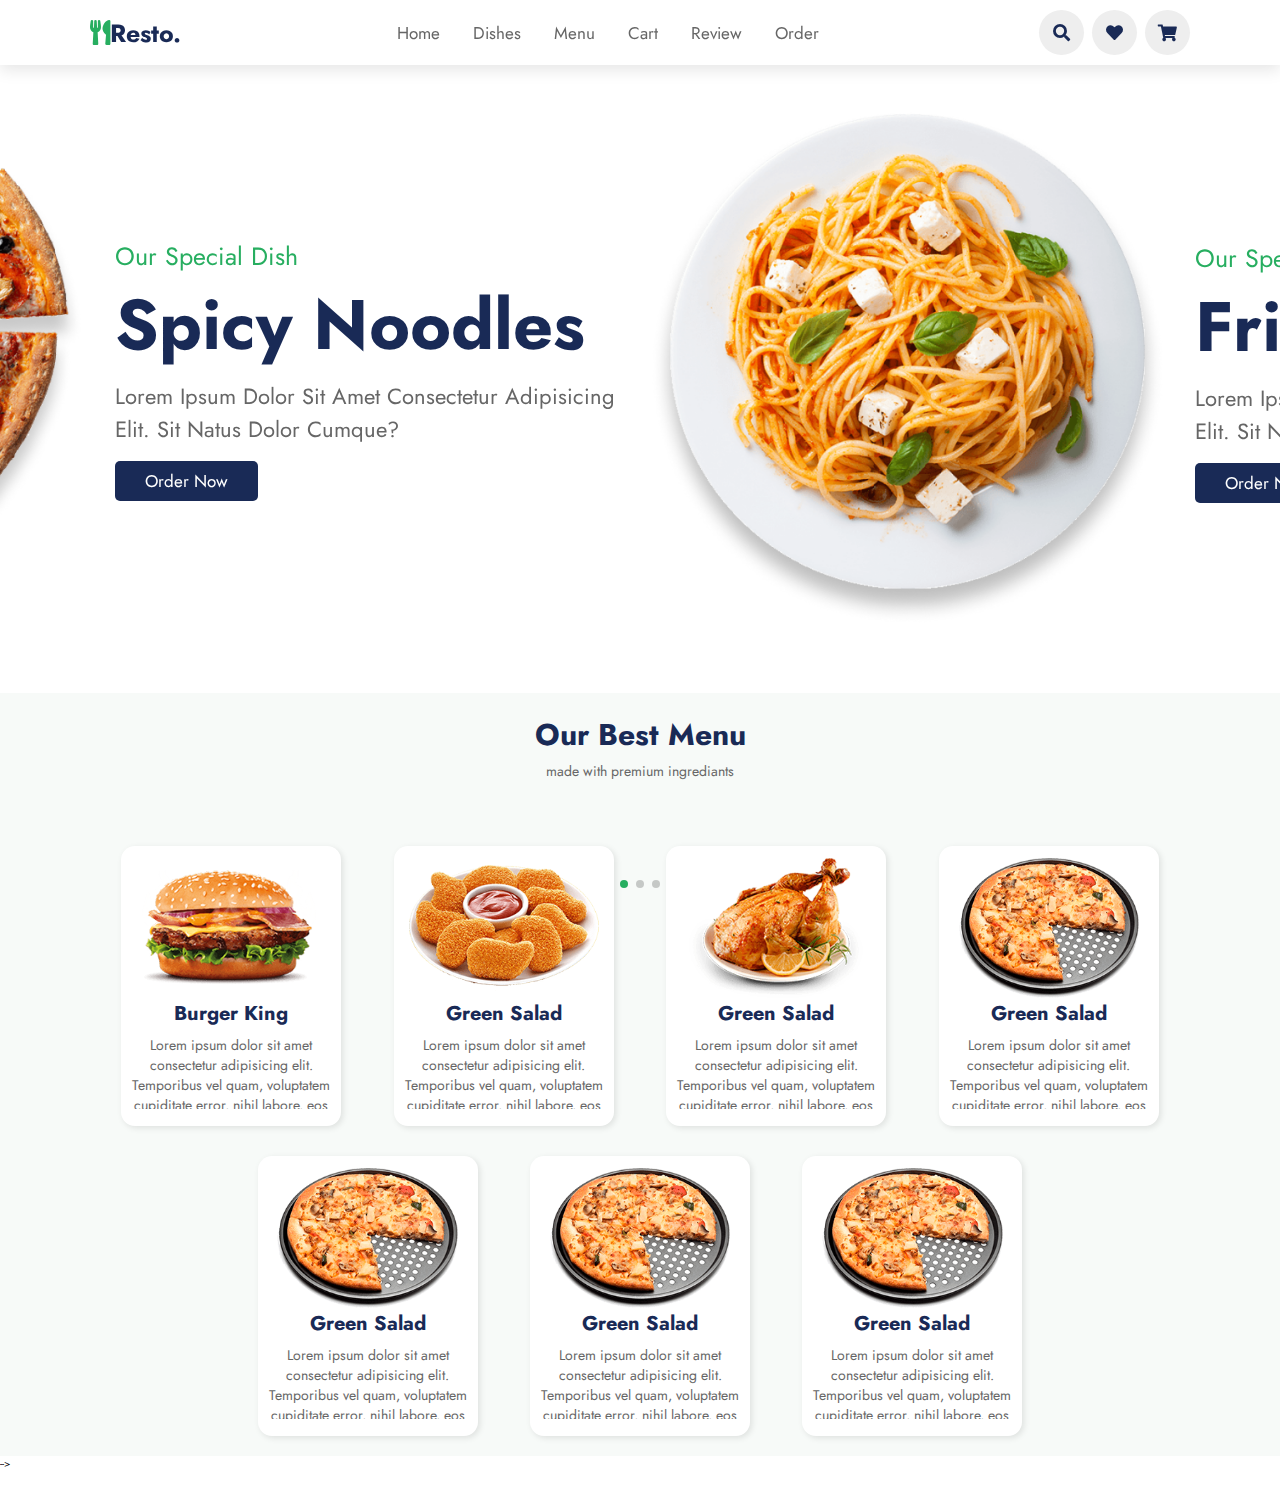
==== index.html @ fe2ae1eb "first commit" ====
<!DOCTYPE html>
<html lang="en">

<head>
    <meta charset="UTF-8">
    <meta http-equiv="X-UA-Compatible" content="IE=edge">
    <meta name="viewport" content="width=device-width, initial-scale=1.0">
    <title>Menu Items</title>

    <link rel="stylesheet" href="https://unpkg.com/swiper/swiper-bundle.min.css" />

    <!-- font awesome cdn link  -->
    <link rel="stylesheet" href="https://cdnjs.cloudflare.com/ajax/libs/font-awesome/5.15.3/css/all.min.css">

    <!-- custom css file link  -->
    <link rel="stylesheet" href="css/style.css">

</head>

<body>

    <!-- header section starts      -->

    <header>

        <a href="#" class="logo"><i class="fas fa-utensils"></i>resto.</a>

        <nav class="navbar">
            <a href="#home">home</a>
            <a href="#dishes">dishes</a>
            <a href="./TodaysMenuPage.html">Menu</a>
            <a href="./cart.html">cart</a>
            <a href="#review">review</a>
            <a href="#order">order</a>
        </nav>

        <div class="icons">
            <i class="fas fa-bars" id="menu-bars"></i>
            <i class="fas fa-search" id="search-icon"></i>
            <a href="#" class="fas fa-heart"></a>
            <a href="#" class="fas fa-shopping-cart"></a>
        </div>

    </header>

    <!-- header section ends-->

    <!-- search form  -->

    <form action="" id="search-form">
        <input type="search" placeholder="search here..." name="" id="search-box">
        <label for="search-box" class="fas fa-search"></label>
        <i class="fas fa-times" id="close"></i>
    </form>

    <!-- home section starts  -->

    <section class="home" id="home">

        <div class="swiper-container home-slider">

            <div class="swiper-wrapper wrapper">

                <div class="swiper-slide slide">
                    <div class="content">
                        <span>our special dish</span>
                        <h3>spicy noodles</h3>
                        <p>Lorem ipsum dolor sit amet consectetur adipisicing elit. Sit natus dolor cumque?</p>
                        <a href="#" class="btn">order now</a>
                    </div>
                    <div class="image">
                        <img src="images/home-img-1.png" alt="">
                    </div>
                </div>

                <div class="swiper-slide slide">
                    <div class="content">
                        <span>our special dish</span>
                        <h3>fried chicken</h3>
                        <p>Lorem ipsum dolor sit amet consectetur adipisicing elit. Sit natus dolor cumque?</p>
                        <a href="#" class="btn">order now</a>
                    </div>
                    <div class="image">
                        <img src="images/home-img-2.png" alt="">
                    </div>
                </div>

                <div class="swiper-slide slide">
                    <div class="content">
                        <span>our special dish</span>
                        <h3>hot pizza</h3>
                        <p>Lorem ipsum dolor sit amet consectetur adipisicing elit. Sit natus dolor cumque?</p>
                        <a href="#" class="btn">order now</a>
                    </div>
                    <div class="image">
                        <img src="images/home-img-3.png" alt="">
                    </div>
                </div>

            </div>

            <div class="swiper-pagination"></div>

        </div>

    </section>

    <!-- //special dishes section -->
    <div class="section-1" id="dishes">
        <div class="special-dishes">
            <div>
                <h3>Our Best Menu</h3>
                <p>made with premium ingrediants</p>
            </div>
            <div class="dish-wrapper">
                <!-- this is single special dishes card -->
                <div class="dish-card">
                    <img src="./images/dish-1.png" class="dish-image" alt="card" />
                    <h4 class="dish-title">Burger King</h4>
                    <p class="dish-info">Lorem ipsum dolor sit amet consectetur adipisicing elit. Temporibus vel quam,
                        voluptatem
                        cupiditate error, nihil labore, eos recusandae dicta natus amet officia. Ab sapiente omnis
                        debitis nemo provident libero in!</p>
                </div>
                <!-- this is single special dishes card -->
                <div class="dish-card">
                    <img src="./images/dish-2.png" class="dish-image" alt="card" />
                    <h4 class="dish-title">Green Salad</h4>
                    <p class="dish-info">Lorem ipsum dolor sit amet consectetur adipisicing elit. Temporibus vel quam,
                        voluptatem
                        cupiditate error, nihil labore, eos recusandae dicta natus amet officia. Ab sapiente omnis
                        debitis nemo provident libero in!</p>
                </div>
                <!-- this is single special dishes card -->
                <div class="dish-card">
                    <img src="./images/dish-3.png" class="dish-image" alt="card" />
                    <h4 class="dish-title">Green Salad</h4>
                    <p class="dish-info">Lorem ipsum dolor sit amet consectetur adipisicing elit. Temporibus vel quam,
                        voluptatem
                        cupiditate error, nihil labore, eos recusandae dicta natus amet officia. Ab sapiente omnis
                        debitis nemo provident libero in!</p>
                </div>
                <!-- this is single special dishes card -->
                <div class="dish-card">
                    <img src="./images/dish-4.png" class="dish-image" alt="card" />
                    <h4 class="dish-title">Green Salad</h4>
                    <p class="dish-info">Lorem ipsum dolor sit amet consectetur adipisicing elit. Temporibus vel quam,
                        voluptatem
                        cupiditate error, nihil labore, eos recusandae dicta natus amet officia. Ab sapiente omnis
                        debitis nemo provident libero in!</p>
                </div>
                <div class="dish-card">
                    <img src="./images/dish-4.png" class="dish-image" alt="card" />
                    <h4 class="dish-title">Green Salad</h4>
                    <p class="dish-info">Lorem ipsum dolor sit amet consectetur adipisicing elit. Temporibus vel quam,
                        voluptatem
                        cupiditate error, nihil labore, eos recusandae dicta natus amet officia. Ab sapiente omnis
                        debitis nemo provident libero in!</p>
                </div>
                <div class="dish-card">
                    <img src="./images/dish-4.png" class="dish-image" alt="card" />
                    <h4 class="dish-title">Green Salad</h4>
                    <p class="dish-info">Lorem ipsum dolor sit amet consectetur adipisicing elit. Temporibus vel quam,
                        voluptatem
                        cupiditate error, nihil labore, eos recusandae dicta natus amet officia. Ab sapiente omnis
                        debitis nemo provident libero in!</p>
                </div>
                <div class="dish-card">
                    <img src="./images/dish-4.png" class="dish-image" alt="card" />
                    <h4 class="dish-title">Green Salad</h4>
                    <p class="dish-info">Lorem ipsum dolor sit amet consectetur adipisicing elit. Temporibus vel quam,
                        voluptatem
                        cupiditate error, nihil labore, eos recusandae dicta natus amet officia. Ab sapiente omnis
                        debitis nemo provident libero in!</p>
                </div>


            </div>
        </div>

        <!-- //section for todays menus -->


        <!-- our dishes -->

        <!-- dishes section starts  -->

        <!-- <section class="dishes" id="dishes">

        <h3 class="sub-heading"> our dishes </h3>
        <h1 class="heading"> popular dishes </h1>

        <div class="box-container">

            <div class="box">
                <a href="#" class="fas fa-heart"></a>
                <a href="#" class="fas fa-eye"></a>
                <img src="images/dish-1.png" alt="">
                <h3>tasty food</h3>
                <div class="stars">
                    <i class="fas fa-star"></i>
                    <i class="fas fa-star"></i>
                    <i class="fas fa-star"></i>
                    <i class="fas fa-star"></i>
                    <i class="fas fa-star-half-alt"></i>
                </div>
                <span>$15.99</span>
                <a href="#" class="btn">add to cart</a>
            </div>

            <div class="box">
                <a href="#" class="fas fa-heart"></a>
                <a href="#" class="fas fa-eye"></a>
                <img src="images/dish-2.png" alt="">
                <h3>tasty food</h3>
                <div class="stars">
                    <i class="fas fa-star"></i>
                    <i class="fas fa-star"></i>
                    <i class="fas fa-star"></i>
                    <i class="fas fa-star"></i>
                    <i class="fas fa-star-half-alt"></i>
                </div>
                <span>$15.99</span>
                <a href="#" class="btn">add to cart</a>
            </div>

            <div class="box">
                <a href="#" class="fas fa-heart"></a>
                <a href="#" class="fas fa-eye"></a>
                <img src="images/dish-3.png" alt="">
                <h3>tasty food</h3>
                <div class="stars">
                    <i class="fas fa-star"></i>
                    <i class="fas fa-star"></i>
                    <i class="fas fa-star"></i>
                    <i class="fas fa-star"></i>
                    <i class="fas fa-star-half-alt"></i>
                </div>
                <span>$15.99</span>
                <a href="#" class="btn">add to cart</a>
            </div>

            <div class="box">
                <a href="#" class="fas fa-heart"></a>
                <a href="#" class="fas fa-eye"></a>
                <img src="images/dish-4.png" alt="">
                <h3>tasty food</h3>
                <div class="stars">
                    <i class="fas fa-star"></i>
                    <i class="fas fa-star"></i>
                    <i class="fas fa-star"></i>
                    <i class="fas fa-star"></i>
                    <i class="fas fa-star-half-alt"></i>
                </div>
                <span>$15.99</span>
                <a href="#" class="btn">add to cart</a>
            </div>

            <div class="box">
                <a href="#" class="fas fa-heart"></a>
                <a href="#" class="fas fa-eye"></a>
                <img src="images/dish-5.png" alt="">
                <h3>tasty food</h3>
                <div class="stars">
                    <i class="fas fa-star"></i>
                    <i class="fas fa-star"></i>
                    <i class="fas fa-star"></i>
                    <i class="fas fa-star"></i>
                    <i class="fas fa-star-half-alt"></i>
                </div>
                <span>$15.99</span>
                <a href="#" class="btn">add to cart</a>
            </div>

            <div class="box">
                <a href="#" class="fas fa-heart"></a>
                <a href="#" class="fas fa-eye"></a>
                <img src="images/dish-6.png" alt="">
                <h3>tasty food</h3>
                <div class="stars">
                    <i class="fas fa-star"></i>
                    <i class="fas fa-star"></i>
                    <i class="fas fa-star"></i>
                    <i class="fas fa-star"></i>
                    <i class="fas fa-star-half-alt"></i>
                </div>
                <span>$15.99</span>
                <a href="#" class="btn">add to cart</a>
            </div>

        </div>

    </section> -->

        <!-- dishes section ends -->

        <!-- about section starts  -->

        <!-- <section class="about" id="about">

        <h3 class="sub-heading"> about us </h3>
        <h1 class="heading"> why choose us? </h1>

        <div class="row">

            <div class="image">
                <img src="images/about-img.png" alt="">
            </div>

            <div class="content">
                <h3>best food in the country</h3>
                <p>Lorem ipsum dolor sit amet consectetur adipisicing elit. Dolore, sequi corrupti corporis quaerat
                    voluptatem ipsam neque labore modi autem, saepe numquam quod reprehenderit rem? Tempora aut soluta
                    odio corporis nihil!</p>
                <p>Lorem ipsum dolor sit amet, consectetur adipisicing elit. Aperiam, nemo. Sit porro illo eos cumque
                    deleniti iste alias, eum natus.</p>
                <div class="icons-container">
                    <div class="icons">
                        <i class="fas fa-shipping-fast"></i>
                        <span>free delivery</span>
                    </div>
                    <div class="icons">
                        <i class="fas fa-dollar-sign"></i>
                        <span>easy payments</span>
                    </div>
                    <div class="icons">
                        <i class="fas fa-headset"></i>
                        <span>24/7 service</span>
                    </div>
                </div>
                <a href="#" class="btn">learn more</a>
            </div>

        </div>

    </section> -->

        <!-- about section ends -->

        <!-- menu section starts  -->

        <!-- <section class="menu" id="menu">

        <h3 class="sub-heading"> our menu </h3>
        <h1 class="heading"> today's speciality </h1>

        <div class="box-container">

            <div class="box">
                <div class="image">
                    <img src="images/menu-1.jpg" alt="">
                    <a href="#" class="fas fa-heart"></a>
                </div>
                <div class="content">
                    <div class="stars">
                        <i class="fas fa-star"></i>
                        <i class="fas fa-star"></i>
                        <i class="fas fa-star"></i>
                        <i class="fas fa-star"></i>
                        <i class="fas fa-star-half-alt"></i>
                    </div>
                    <h3>delicious food</h3>
                    <p>Lorem ipsum dolor sit, amet consectetur adipisicing elit. Excepturi, accusantium.</p>
                    <a href="#" class="btn">add to cart</a>
                    <span class="price">$12.99</span>
                </div>
            </div>

            <div class="box">
                <div class="image">
                    <img src="images/menu-2.jpg" alt="">
                    <a href="#" class="fas fa-heart"></a>
                </div>
                <div class="content">
                    <div class="stars">
                        <i class="fas fa-star"></i>
                        <i class="fas fa-star"></i>
                        <i class="fas fa-star"></i>
                        <i class="fas fa-star"></i>
                        <i class="fas fa-star-half-alt"></i>
                    </div>
                    <h3>delicious food</h3>
                    <p>Lorem ipsum dolor sit, amet consectetur adipisicing elit. Excepturi, accusantium.</p>
                    <a href="#" class="btn">add to cart</a>
                    <span class="price">$12.99</span>
                </div>
            </div>

            <div class="box">
                <div class="image">
                    <img src="images/menu-3.jpg" alt="">
                    <a href="#" class="fas fa-heart"></a>
                </div>
                <div class="content">
                    <div class="stars">
                        <i class="fas fa-star"></i>
                        <i class="fas fa-star"></i>
                        <i class="fas fa-star"></i>
                        <i class="fas fa-star"></i>
                        <i class="fas fa-star-half-alt"></i>
                    </div>
                    <h3>delicious food</h3>
                    <p>Lorem ipsum dolor sit, amet consectetur adipisicing elit. Excepturi, accusantium.</p>
                    <a href="#" class="btn">add to cart</a>
                    <span class="price">$12.99</span>
                </div>
            </div>

            <div class="box">
                <div class="image">
                    <img src="images/menu-4.jpg" alt="">
                    <a href="#" class="fas fa-heart"></a>
                </div>
                <div class="content">
                    <div class="stars">
                        <i class="fas fa-star"></i>
                        <i class="fas fa-star"></i>
                        <i class="fas fa-star"></i>
                        <i class="fas fa-star"></i>
                        <i class="fas fa-star-half-alt"></i>
                    </div>
                    <h3>delicious food</h3>
                    <p>Lorem ipsum dolor sit, amet consectetur adipisicing elit. Excepturi, accusantium.</p>
                    <a href="#" class="btn">add to cart</a>
                    <span class="price">$12.99</span>
                </div>
            </div>

            <div class="box">
                <div class="image">
                    <img src="images/menu-5.jpg" alt="">
                    <a href="#" class="fas fa-heart"></a>
                </div>
                <div class="content">
                    <div class="stars">
                        <i class="fas fa-star"></i>
                        <i class="fas fa-star"></i>
                        <i class="fas fa-star"></i>
                        <i class="fas fa-star"></i>
                        <i class="fas fa-star-half-alt"></i>
                    </div>
                    <h3>delicious food</h3>
                    <p>Lorem ipsum dolor sit, amet consectetur adipisicing elit. Excepturi, accusantium.</p>
                    <a href="#" class="btn">add to cart</a>
                    <span class="price">$12.99</span>
                </div>
            </div>

            <div class="box">
                <div class="image">
                    <img src="images/menu-6.jpg" alt="">
                    <a href="#" class="fas fa-heart"></a>
                </div>
                <div class="content">
                    <div class="stars">
                        <i class="fas fa-star"></i>
                        <i class="fas fa-star"></i>
                        <i class="fas fa-star"></i>
                        <i class="fas fa-star"></i>
                        <i class="fas fa-star-half-alt"></i>
                    </div>
                    <h3>delicious food</h3>
                    <p>Lorem ipsum dolor sit, amet consectetur adipisicing elit. Excepturi, accusantium.</p>
                    <a href="#" class="btn">add to cart</a>
                    <span class="price">$12.99</span>
                </div>
            </div>

            <div class="box">
                <div class="image">
                    <img src="images/menu-7.jpg" alt="">
                    <a href="#" class="fas fa-heart"></a>
                </div>
                <div class="content">
                    <div class="stars">
                        <i class="fas fa-star"></i>
                        <i class="fas fa-star"></i>
                        <i class="fas fa-star"></i>
                        <i class="fas fa-star"></i>
                        <i class="fas fa-star-half-alt"></i>
                    </div>
                    <h3>delicious food</h3>
                    <p>Lorem ipsum dolor sit, amet consectetur adipisicing elit. Excepturi, accusantium.</p>
                    <a href="#" class="btn">add to cart</a>
                    <span class="price">$12.99</span>
                </div>
            </div>

            <div class="box">
                <div class="image">
                    <img src="images/menu-8.jpg" alt="">
                    <a href="#" class="fas fa-heart"></a>
                </div>
                <div class="content">
                    <div class="stars">
                        <i class="fas fa-star"></i>
                        <i class="fas fa-star"></i>
                        <i class="fas fa-star"></i>
                        <i class="fas fa-star"></i>
                        <i class="fas fa-star-half-alt"></i>
                    </div>
                    <h3>delicious food</h3>
                    <p>Lorem ipsum dolor sit, amet consectetur adipisicing elit. Excepturi, accusantium.</p>
                    <a href="#" class="btn">add to cart</a>
                    <span class="price">$12.99</span>
                </div>
            </div>

            <div class="box">
                <div class="image">
                    <img src="images/menu-9.jpg" alt="">
                    <a href="#" class="fas fa-heart"></a>
                </div>
                <div class="content">
                    <div class="stars">
                        <i class="fas fa-star"></i>
                        <i class="fas fa-star"></i>
                        <i class="fas fa-star"></i>
                        <i class="fas fa-star"></i>
                        <i class="fas fa-star-half-alt"></i>
                    </div>
                    <h3>delicious food</h3>
                    <p>Lorem ipsum dolor sit, amet consectetur adipisicing elit. Excepturi, accusantium.</p>
                    <a href="#" class="btn">add to cart</a>
                    <span class="price">$12.99</span>
                </div>
            </div>

        </div> -->

        <!-- </section> -->

        <!-- menu section ends -->

        <!-- review section starts  -->
        <!-- 
<section class="review" id="review">

    <h3 class="sub-heading"> customer's review </h3>
    <h1 class="heading"> what they say </h1>

    <div class="swiper-container review-slider">

        <div class="swiper-wrapper">

            <div class="swiper-slide slide">
                <i class="fas fa-quote-right"></i>
                <div class="user">
                    <img src="images/pic-1.png" alt="">
                    <div class="user-info">
                        <h3>john deo</h3>
                        <div class="stars">
                            <i class="fas fa-star"></i>
                            <i class="fas fa-star"></i>
                            <i class="fas fa-star"></i>
                            <i class="fas fa-star"></i>
                            <i class="fas fa-star-half-alt"></i>
                        </div>
                    </div>
                </div>
                <p>Lorem ipsum dolor sit amet consectetur adipisicing elit. Sit fugiat consequuntur repellendus aperiam deserunt nihil, corporis fugit voluptatibus voluptate totam neque illo placeat eius quis laborum aspernatur quibusdam. Ipsum, magni.</p>
            </div>

            <div class="swiper-slide slide">
                <i class="fas fa-quote-right"></i>
                <div class="user">
                    <img src="images/pic-2.png" alt="">
                    <div class="user-info">
                        <h3>john deo</h3>
                        <div class="stars">
                            <i class="fas fa-star"></i>
                            <i class="fas fa-star"></i>
                            <i class="fas fa-star"></i>
                            <i class="fas fa-star"></i>
                            <i class="fas fa-star-half-alt"></i>
                        </div>
                    </div>
                </div>
                <p>Lorem ipsum dolor sit amet consectetur adipisicing elit. Sit fugiat consequuntur repellendus aperiam deserunt nihil, corporis fugit voluptatibus voluptate totam neque illo placeat eius quis laborum aspernatur quibusdam. Ipsum, magni.</p>
            </div>

            <div class="swiper-slide slide">
                <i class="fas fa-quote-right"></i>
                <div class="user">
                    <img src="images/pic-3.png" alt="">
                    <div class="user-info">
                        <h3>john deo</h3>
                        <div class="stars">
                            <i class="fas fa-star"></i>
                            <i class="fas fa-star"></i>
                            <i class="fas fa-star"></i>
                            <i class="fas fa-star"></i>
                            <i class="fas fa-star-half-alt"></i>
                        </div>
                    </div>
                </div>
                <p>Lorem ipsum dolor sit amet consectetur adipisicing elit. Sit fugiat consequuntur repellendus aperiam deserunt nihil, corporis fugit voluptatibus voluptate totam neque illo placeat eius quis laborum aspernatur quibusdam. Ipsum, magni.</p>
            </div>

            <div class="swiper-slide slide">
                <i class="fas fa-quote-right"></i>
                <div class="user">
                    <img src="images/pic-4.png" alt="">
                    <div class="user-info">
                        <h3>john deo</h3>
                        <div class="stars">
                            <i class="fas fa-star"></i>
                            <i class="fas fa-star"></i>
                            <i class="fas fa-star"></i>
                            <i class="fas fa-star"></i>
                            <i class="fas fa-star-half-alt"></i>
                        </div>
                    </div>
                </div>
                <p>Lorem ipsum dolor sit amet consectetur adipisicing elit. Sit fugiat consequuntur repellendus aperiam deserunt nihil, corporis fugit voluptatibus voluptate totam neque illo placeat eius quis laborum aspernatur quibusdam. Ipsum, magni.</p>
            </div>

        </div>

    </div>
    
</section>

<!-- review section ends -->

        <!-- order section starts  -->

        <!-- <section class="order" id="order">

        <h3 class="sub-heading"> order now </h3>
        <h1 class="heading"> free and fast </h1>

        <form action="">

            <div class="inputBox">
                <div class="input">
                    <span>your name</span>
                    <input type="text" placeholder="enter your name">
                </div>
                <div class="input">
                    <span>your number</span>
                    <input type="number" placeholder="enter your number">
                </div>
            </div>
            <div class="inputBox">
                <div class="input">
                    <span>your order</span>
                    <input type="text" placeholder="enter food name">
                </div>
                <div class="input">
                    <span>additional food</span>
                    <input type="test" placeholder="extra with food">
                </div>
            </div>
            <div class="inputBox">
                <div class="input">
                    <span>how musch</span>
                    <input type="number" placeholder="how many orders">
                </div>
                <div class="input">
                    <span>date and time</span>
                    <input type="datetime-local">
                </div>
            </div>
            <div class="inputBox">
                <div class="input">
                    <span>your address</span>
                    <textarea name="" placeholder="enter your address" id="" cols="30" rows="10"></textarea>
                </div>
                <div class="input">
                    <span>your message</span>
                    <textarea name="" placeholder="enter your message" id="" cols="30" rows="10"></textarea>
                </div>
            </div>

            <input type="submit" value="order now" class="btn">

        </form>

    </section> -->

        <!-- order section ends -->

        <!-- footer section starts  -->

        <!-- <section class="footer">

        <div class="box-container">

            <div class="box">
                <h3>locations</h3>
                <a href="#">india</a>
                <a href="#">japan</a>
                <a href="#">russia</a>
                <a href="#">USA</a>
                <a href="#">france</a>
            </div>

            <div class="box">
                <h3>quick links</h3>
                <a href="#">home</a>
                <a href="#">dishes</a>
                <a href="#">about</a>
                <a href="#">menu</a>
                <a href="#">reivew</a>
                <a href="#">order</a>
            </div>

            <div class="box">
                <h3>contact info</h3>
                <a href="#">+123-456-7890</a>
                <a href="#">+111-222-3333</a>
                <a href="#">shaikhanas@gmail.com</a>
                <a href="#">anasbhai@gmail.com</a>
                <a href="#">mumbai, india - 400104</a>
            </div>

            <div class="box">
                <h3>follow us</h3>
                <a href="#">facebook</a>
                <a href="#">twitter</a>
                <a href="#">instagram</a>
                <a href="#">linkedin</a>
            </div>

        </div> -->

        <!-- <div class="credit"> copyright @ 2021 by <span>mr. web designer</span> </div>

    </section> --> -->

        <!-- footer section ends -->

        <!-- loader part  -->
        <!-- <div class="loader-container">
    <img src="images/loader.gif" alt="">
</div> -->



        <script src="https://unpkg.com/swiper/swiper-bundle.min.js"></script>

        <!-- custom js file link  -->
        <script src="js/script.js"></script>

</body>

</html>
---- css/style.css ----
@import url('https://fonts.googleapis.com/css2?family=Jost:wght@100;200;300;400;500;600;700&display=swap');

:root{
    --green:#27ae60;
    --black:#192a56;
    --light-color:#666;
    --box-shadow:0 .5rem 1.5rem rgba(0,0,0,.1);
    --white:#f7faf8;
    --gray:#918f7d;
}

*{
    font-family: 'Jost', sans-serif;
    margin:0; padding:0;
    box-sizing: border-box;
    text-decoration: none;
    outline: none; border:none;
    text-transform: capitalize;
    transition: all .2s linear;
}

html{
    font-size: 62.5%;
    overflow-x: hidden;
    scroll-padding-top: 5.5rem;
    scroll-behavior: smooth;
}

section{
    padding:2rem 9%;
}

/* section:nth-child(even){
    background:#eee;
} */

.sub-heading{
    text-align: center;
    color:var(--green);
    font-size: 2rem;
    padding-top: 1rem;
}

.heading{
    text-align: center;
    color:var(--black);
    font-size: 3rem;
    padding-bottom: 2rem;
    text-transform: uppercase;
}

.btn{
    margin-top: 1rem;
    display: inline-block;
    font-size: 1.7rem;
    color:#fff;
    background: var(--black);
    border-radius: .5rem;
    cursor: pointer;
    padding:.8rem 3rem;
}

.btn:hover{
    background: var(--green);
    letter-spacing: .1rem;
}

header{
    position: fixed;
    top:0; left: 0; right:0;
    background: #fff;
    padding:1rem 7%;
    display: flex;
    align-items: center;
    justify-content: space-between;
    z-index: 1000;
    box-shadow: var(--box-shadow);
}

header .logo{
    color:var(--black);
    font-size: 2.5rem;
    font-weight: bolder;
}

header .logo i{
    color:var(--green);
}

header .navbar a{
    font-size: 1.7rem;
    border-radius: .5rem;
    padding:.5rem 1.5rem;
    color:var(--light-color);
}

header .navbar a.active,
header .navbar a:hover{
    color:#fff;
    background: var(--green);
}

header .icons i,
header .icons a{
    cursor: pointer;
    margin-left: .5rem;
    height:4.5rem;
    line-height: 4.5rem;
    width:4.5rem;
    text-align: center;
    font-size: 1.7rem;
    color:var(--black);
    border-radius: 50%;
    background: #eee;
}

header .icons i:hover,
header .icons a:hover{
    color:#fff;
    background: var(--green);
    transform: rotate(360deg);
}

header .icons #menu-bars{
    display: none;
}

#search-form{
    position: fixed;
    top:-110%; left:0; 
    height:100%; width:100%;
    z-index: 1004;
    background:rgba(0,0,0,.8);
    display: flex;
    align-items: center;
    justify-content: center;
    padding:0 1rem;
}

#search-form.active{
    top:0;
}

#search-form #search-box{
    width:50rem;
    border-bottom: .1rem solid #fff;
    padding:1rem 0;
    color:#fff;
    font-size: 3rem;
    text-transform: none;
    background:none;
}

#search-form #search-box::placeholder{
    color:#eee;
}

#search-form #search-box::-webkit-search-cancel-button{
    -webkit-appearance: none;
}

#search-form label{
    color:#fff;
    cursor:pointer;
    font-size: 3rem;
}

#search-form label:hover{
    color:var(--green);
}

#search-form #close{
    position: absolute;
    color:#fff;
    cursor: pointer;
    top: 2rem; right:3rem;
    font-size: 5rem;
}

.home .home-slider .slide{
    display: flex;
    align-items: center;
    flex-wrap: wrap;
    gap:2rem; 
    padding-top: 9rem;
}

.home .home-slider .slide .content{
    flex:1 1 45rem;
}

.home .home-slider .slide .image{
    flex:1 1 45rem;
}

.home .home-slider .slide .image img{
    width: 100%;
}

.home .home-slider .slide .content span{
    color:var(--green);
    font-size: 2.5rem;
}

.home .home-slider .slide .content h3{
    color:var(--black);
    font-size: 7rem;
}

.home .home-slider .slide .content p{
    color:var(--light-color);
    font-size: 2.2rem;
    padding:.5rem 0;
    line-height: 1.5;
}

.swiper-pagination-bullet-active{
    background:var(--green);
}

.dishes .box-container{
    display: grid;
    grid-template-columns: repeat(auto-fit, minmax(28rem, 1fr));
    gap:1.5rem;
}

.dishes .box-container .box{
    padding:2.5rem;
    background:#fff;
    border-radius: .5rem;
    border:.1rem solid rgba(0,0,0,.2);
    box-shadow: var(--box-shadow);
    position: relative;
    overflow: hidden;
    text-align: center;
}

.dishes .box-container .box .fa-heart,
.dishes .box-container .box .fa-eye{
    position: absolute;
    top:1.5rem;
    background:#eee;
    border-radius: 50%;
    height: 5rem;
    width:5rem;
    line-height: 5rem;
    font-size: 2rem;
    color:var(--black);
}

.dishes .box-container .box .fa-heart:hover,
.dishes .box-container .box .fa-eye:hover{
    background: var(--green);
    color:#fff;
}

.dishes .box-container .box .fa-heart{
    right:-15rem;
}

.dishes .box-container .box .fa-eye{
    left:-15rem;
}

.dishes .box-container .box:hover .fa-heart{
    right:1.5rem;
}

.dishes .box-container .box:hover .fa-eye{
    left:1.5rem;
}

.dishes .box-container .box img{
    height:17rem;
    margin:1rem 0;
}

.dishes .box-container .box h3{
    color:var(--black);
    font-size: 2.5rem;
}

.dishes .box-container .box .stars{
    padding:1rem 0;
}

.dishes .box-container .box .stars i{
    font-size: 1.7rem;
    color:var(--green);
}

.dishes .box-container .box span{
    color:var(--green);
    font-weight: bolder;
    margin-right: 1rem;
    font-size: 2.5rem;
}

.about .row{
    display: flex;
    flex-wrap: wrap;
    gap:1.5rem;
    align-items: center;
}

.about .row .image{
    flex:1 1 45rem;
}

.about .row .image img{ 
    width: 100%;
}

.about .row .content{
    flex:1 1 45rem;
}

.about .row .content h3{
    color:var(--black);
    font-size: 4rem;
    padding:.5rem 0;
}

.about .row .content p{
    color:var(--light-color);
    font-size: 1.5rem;
    padding:.5rem 0;
    line-height: 2;
}

.about .row .content .icons-container{
    display: flex;
    gap:1rem;
    flex-wrap: wrap;
    padding:1rem 0;
    margin-top: .5rem;
}

.about .row .content .icons-container .icons{
    background:#eee;
    border-radius: .5rem;
    border:.1rem solid rgba(0,0,0,.2);
    display: flex;
    align-items: center;
    justify-content: center;
    gap:1rem;
    flex:1 1 17rem;
    padding:1.5rem 1rem;
}

.about .row .content .icons-container .icons i{
    font-size: 2.5rem;
    color:var(--green);
}

.about .row .content .icons-container .icons span{
    font-size: 1.5rem;
    color:var(--black);
}

.menu .box-container{
    display: grid;
    grid-template-columns: repeat(auto-fit, minmax(30rem, 1fr));
    gap:1.5rem;
}

.menu .box-container .box{
    background: #fff;
    border:.1rem solid rgba(0,0,0,.2);
    border-radius: .5rem;
    box-shadow: var(--box-shadow);    
}

.menu .box-container .box .image{
    height: 25rem;
    width: 100%;
    padding:1.5rem;
    overflow: hidden;
    position: relative;
}

.menu .box-container .box .image img{
    height: 100%;
    width: 100%;
    border-radius: .5rem;
    object-fit: cover;
}

.menu .box-container .box .image .fa-heart{
    position: absolute;
    top:2.5rem; right: 2.5rem;
    height: 5rem;
    width: 5rem;
    line-height: 5rem;
    text-align: center;
    font-size: 2rem;
    background: #fff;
    border-radius: 50%;
    color:var(--black);
}

.menu .box-container .box .image .fa-heart:hover{
    background-color: var(--green);
    color:#fff;
}

.menu .box-container .box .content{
    padding:2rem;
    padding-top: 0;
}

.menu .box-container .box .content .stars{
    padding-bottom: 1rem;
}

.menu .box-container .box .content .stars i{
   font-size: 1.7rem;
   color:var(--green);
}

.menu .box-container .box .content h3{
    color:var(--black);
    font-size: 2.5rem;
}

.menu .box-container .box .content p{
    color:var(--light-color);
    font-size: 1.6rem;
    padding:.5rem 0;
    line-height: 1.5;
}

.menu .box-container .box .content .price{
    color:var(--green);
    margin-left: 1rem;
    font-size: 2.5rem;
}

.review .slide{
    padding:2rem;
    box-shadow:var(--box-shadow);
    border:.1rem solid rgba(0,0,0,.2);
    border-radius: .5rem;
    position: relative;    
}

.review .slide .fa-quote-right{
    position: absolute;
    top:2rem; right:2rem;
    font-size: 6rem;
    color:#ccc;
}

.review .slide .user{
    display: flex;
    gap:1.5rem;
    align-items: center;
    padding-bottom: 1.5rem;
}

.review .slide .user img{
    height: 7rem;
    width: 7rem;
    border-radius: 50%;
    object-fit: cover;
}

.review .slide .user h3{
    color:var(--black);
    font-size: 2rem;
    padding-bottom: .5rem;
}

.review .slide .user i{
    font-size: 1.3rem;
    color:var(--green);
}

.review .slide p{
    font-size: 1.5rem;
    line-height: 1.8;
    color:var(--light-color);
}

.order form{
    max-width:90rem;
    border-radius: .5rem;
    box-shadow: var(--box-shadow);
    border:.1rem solid rgba(0,0,0,.2);
    background:#fff;
    padding:1.5rem;
    margin:0 auto;
}

.order form .inputBox{
    display: flex;
    flex-wrap: wrap;
    justify-content: space-between;
}

.order form .inputBox .input{
    width:49%;
}

.order form .inputBox .input span{
    display:block;
    padding:.5rem 0;
    font-size: 1.5rem;
    color:var(--light-color);
}

.order form .inputBox .input input,
.order form .inputBox .input textarea{
    background:#eee;
    border-radius: .5rem;
    padding:1rem;
    font-size: 1.6rem;
    color:var(--black);
    text-transform: none;
    margin-bottom: 1rem;
    width:100%;
}

.order form .inputBox .input input:focus,
.order form .inputBox .input textarea:focus{
    border:.1rem solid var(--green);
}

.order form .inputBox .input textarea{
    height:20rem;
    resize: none;
}

.order form .btn{
    margin-top: 0;
}

.footer .box-container{
    display: grid;
    grid-template-columns: repeat(auto-fit, minmax(25rem, 1fr));
    gap:1.5rem;
}

.footer .box-container .box h3{
    padding:.5rem 0;
    font-size: 2.5rem;
    color:var(--black);
}

.footer .box-container .box a{
    display: block;
    padding:.5rem 0;
    font-size: 1.5rem;
    color:var(--light-color);
}

.footer .box-container .box a:hover{
    color:var(--green);
    text-decoration: underline;
}

.footer .credit{
    text-align: center;
    border-top: .1rem solid rgba(0,0,0,.1);
    font-size: 2rem;
    color:var(--black);
    padding:.5rem;
    padding-top: 1.5rem;
    margin-top: 1.5rem;
}

.footer .credit span{
    color:var(--green);
}

.loader-container{
    position: fixed;
    top:0; left:0;
    height:100%; 
    width:100%;
    z-index: 10000;
    background:#fff;
    display: flex;
    align-items: center;
    justify-content: center;
    overflow: hidden;
}

.loader-container img{
    width:35rem;
}

.loader-container.fade-out{
    top:-110%;
    opacity:0;
}

/* //special dishes */
.section-1{
    width: 100%;
   
    margin: 0;
    padding: 20px 0;
    /* border: 1px solid red; */

}
.special-dishes{
    width: 100%;
    background-color: var(--white);
    padding:2rem 9%;
    display: flex;
    justify-content: center;
    /* align-items: center; */
    margin-top: 20px;
    align-items: center;
    flex-direction: column;
    position: relative;
    /* border:1px solid red; */
  


}
.special-dishes h3{
    font-size: 30px;
    color: var(--black);
}
.special-dishes:first-child{
    display: flex;
    align-items: center;
    flex-direction: column;
    gap: 10px;
    justify-content: center;
    text-align: center;
 

}
.special-dishes:first-child p{
    margin: 5px 0;

}
.special-dishes p{
    font-size: 14px;
    color: var(--light-color);
    text-transform: none;
   
}
.dish-wrapper{
   

    position: relative;
    display: flex;
    /* border: 1px solid red; */
    width: 100%;
    gap: 5%;
    justify-content: center;
    align-items: center;
    margin-top: 20px;
    flex-wrap: wrap;
   
}
.dish-card{
    width: 220px;
    /* border: 1px solid red; */
    max-height: 280px;
    padding: 12px 10px;
    border-radius: 14px;
    background: white;
    /* overflow: hidden; */
    display: flex;
    flex-direction: column;
    align-items: center;
    box-shadow: 2px 2px 6px  rgba(0,0,0,.1);
    margin-top: 30px;
    
  
  
   

}
.dish-card:hover{
    box-shadow: 2px 2px 8px rgba(0,0,0,.2);
   
    cursor: pointer;
}
.dish-card:hover > img{
    transform: scale(1.1);
}
.dish-image{
    width: 100%;
    min-height: 140px;
    /* border: 1px solid red; */
    object-fit: contain;
    max-height: 140px;
}
.dish-title{
    font-size: 20px;
    color: var(--black);
    line-height: 12px;
    margin: 10px 0;
}
.dish-info{
   
    text-align: center;
   
    /* border: 1px solid red; */
    overflow-y: scroll;
    color: var(--black);
    
   
 

}
.dish-info::-webkit-scrollbar{
    display: none;
}




































/* media queries  */

@media (max-width:991px){

    html{
        font-size: 55%;
    }
    
    header{
        padding:1rem 2rem;
    }

    section{
        padding:2rem;
    }


}

@media (max-width:768px){

    header .icons #menu-bars{
        display: inline-block;
    }

    header .navbar{
        position: absolute;
        top:100%; left:0; right:0;
        background:#fff;
        border-top: .1rem solid rgba(0,0,0,.2);
        border-bottom: .1rem solid rgba(0,0,0,.2);
        padding:1rem;
        clip-path: polygon(0 0, 100% 0, 100% 0, 0 0);
    }

    header .navbar.active{
        clip-path: polygon(0 0, 100% 0, 100% 100%, 0% 100%);
    }

    header .navbar a{
        display: block;
        padding:1.5rem;
        margin:1rem;
        font-size: 2rem;
        background:#eee;
    }

    #search-form #search-box{
        width:90%;
        margin:0 1rem;
    }

    .home .home-slider .slide .content h3{
        font-size: 5rem;
    }
}

@media (max-width:450px){

    html{
        font-size: 50%;
    }

    .dishes .box-container .box img{
        height:auto;
        width: 100%;
    }

    .order form .inputBox .input{
        width:100%;
    }

}
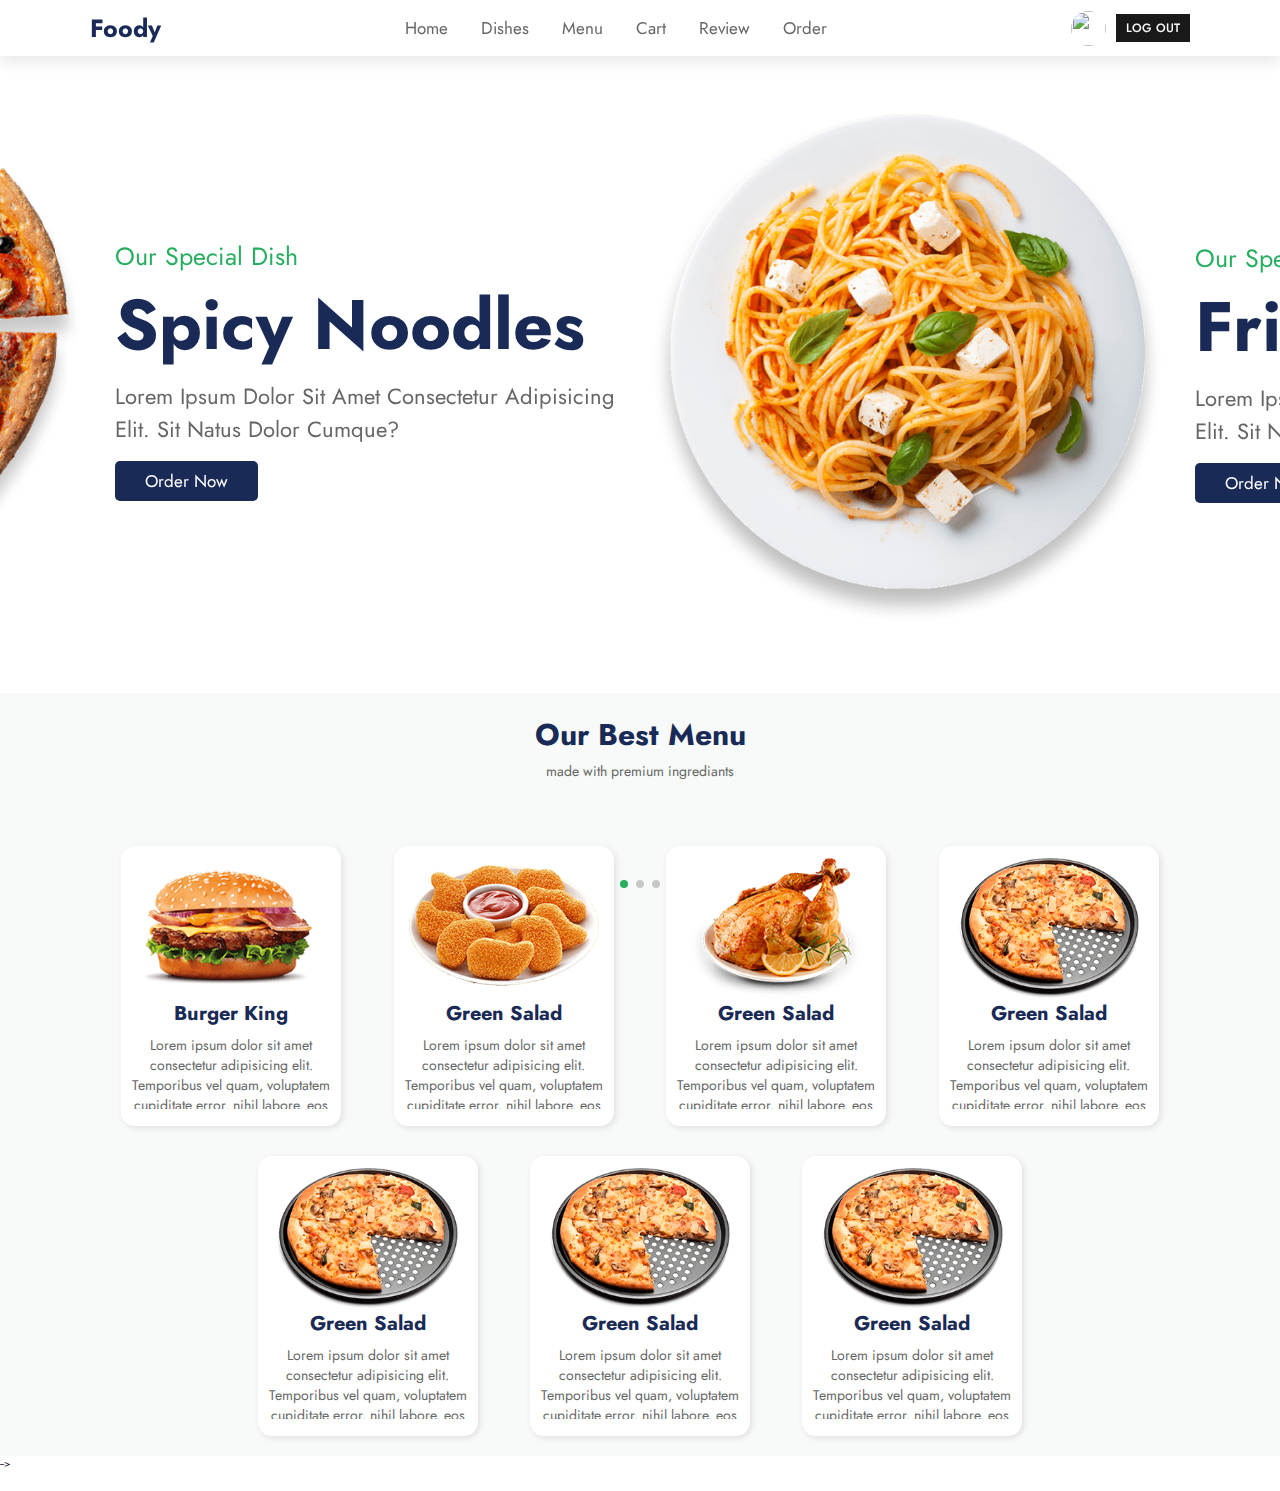
==== commit 483323cc: "updated cart btn" ====
--- a/index.html
+++ b/index.html
@@ -19,11 +19,11 @@
 
 <body>
 
-    <!-- header section starts      -->
+    <!-- header section starts-->
 
     <header>
 
-        <a href="#" class="logo"><i class="fas fa-utensils"></i>resto.</a>
+        <a href="#" class="logo">Foody</a>
 
         <nav class="navbar">
             <a href="#home">home</a>
@@ -35,10 +35,12 @@
         </nav>
 
         <div class="icons">
-            <i class="fas fa-bars" id="menu-bars"></i>
-            <i class="fas fa-search" id="search-icon"></i>
-            <a href="#" class="fas fa-heart"></a>
-            <a href="#" class="fas fa-shopping-cart"></a>
+            <div class="avatar">
+
+                <img class="avatar__image"
+                    src="https://images.unsplash.com/photo-1599566150163-29194dcaad36?ixlib=rb-4.0.3&ixid=MnwxMjA3fDB8MHxwaG90by1wYWdlfHx8fGVufDB8fHx8&auto=format&fit=crop&w=387&q=80" />
+                <h6>Log out</h6>
+            </div>
         </div>
 
     </header>
--- a/css/style.css
+++ b/css/style.css
@@ -97,7 +97,7 @@
 header .navbar a.active,
 header .navbar a:hover{
     color:#fff;
-    background: var(--green);
+    background: rgba(0,0,0,.9);
 }
 
 header .icons i,
@@ -713,6 +713,32 @@
 .dish-info::-webkit-scrollbar{
     display: none;
 }
+.avatar{
+    /* border: 1px solid red; */
+  
+    border-radius: 50%;
+    display: flex;
+    align-items: center;
+}
+.avatar__image{
+    width: 35px;
+    height: 35px;
+    object-fit: cover;
+    border-radius: inherit;
+  
+}
+.avatar h6{
+    font-size: 12px;
+   
+    text-transform: uppercase;
+    margin-left: 10px;
+    padding: 5px 10px;
+    background-color: rgba(0,0,0,.9);
+    color: var(--white);
+    font-weight: 500;
+    cursor: pointer;
+
+}
 
 
 
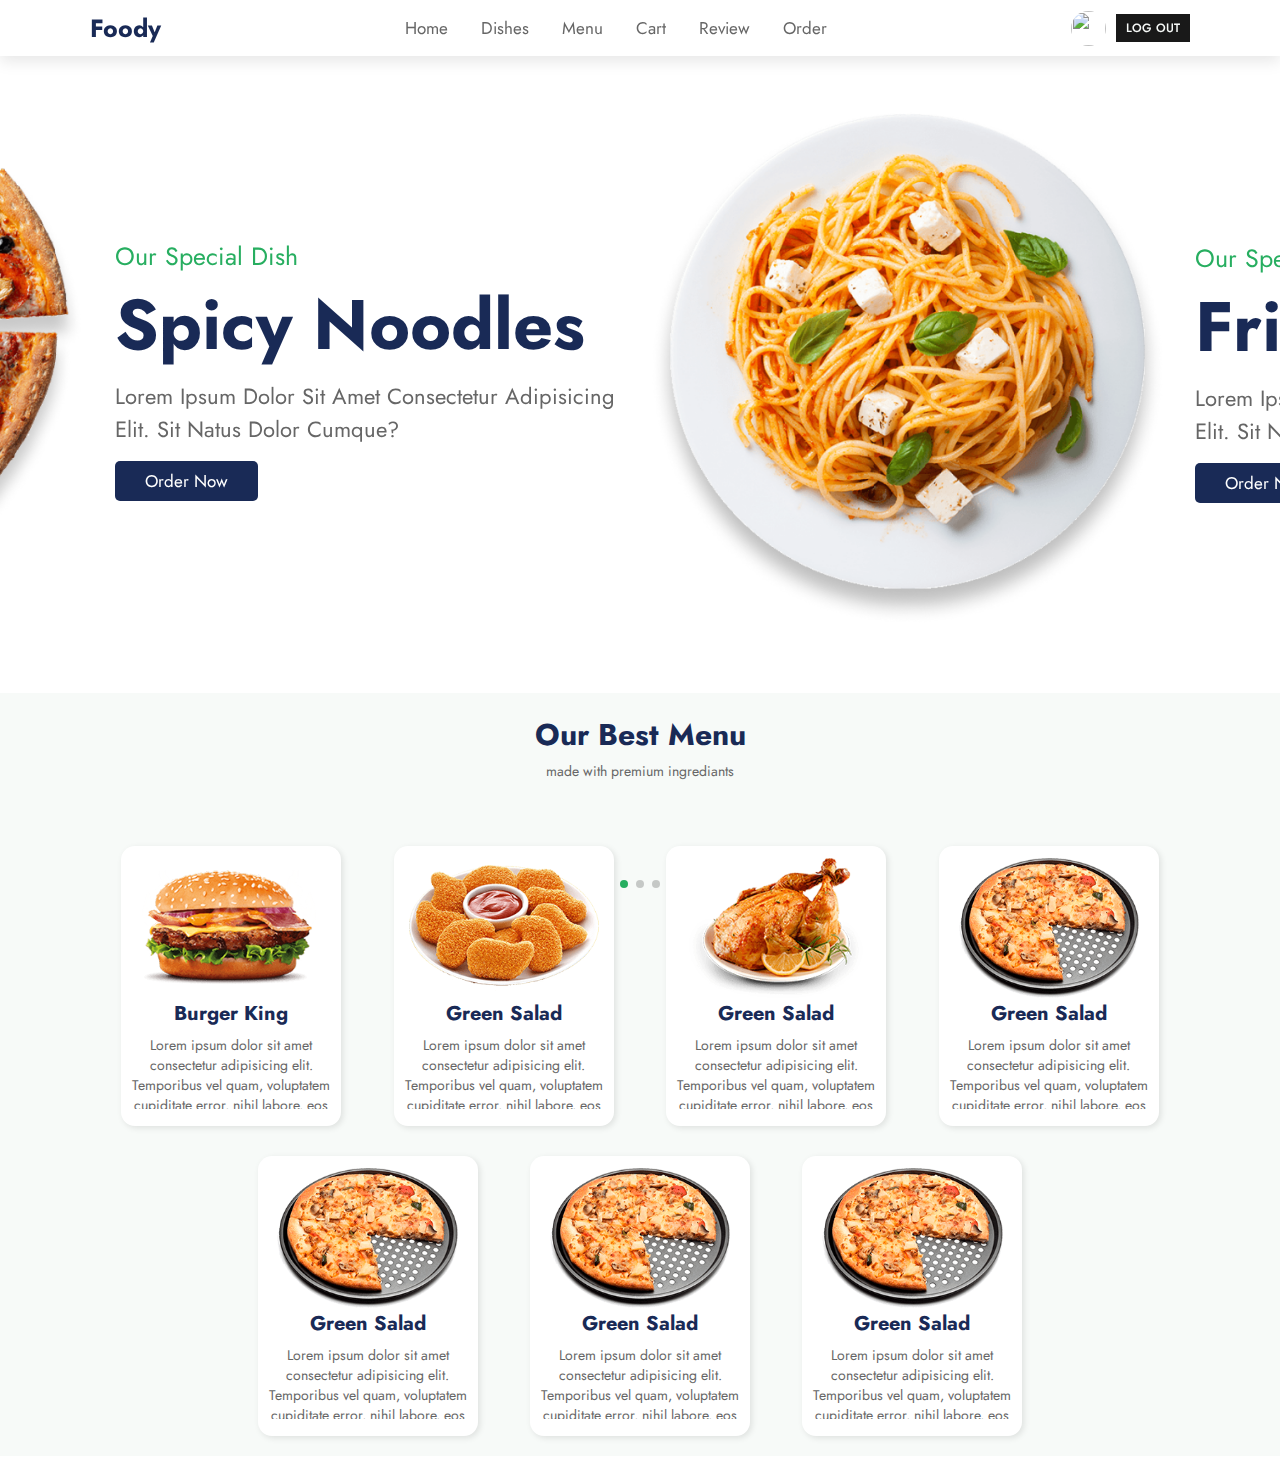
==== commit 16a7c1a4: "updated index" ====
--- a/index.html
+++ b/index.html
@@ -180,564 +180,6 @@
             </div>
         </div>
 
-        <!-- //section for todays menus -->
-
-
-        <!-- our dishes -->
-
-        <!-- dishes section starts  -->
-
-        <!-- <section class="dishes" id="dishes">
-
-        <h3 class="sub-heading"> our dishes </h3>
-        <h1 class="heading"> popular dishes </h1>
-
-        <div class="box-container">
-
-            <div class="box">
-                <a href="#" class="fas fa-heart"></a>
-                <a href="#" class="fas fa-eye"></a>
-                <img src="images/dish-1.png" alt="">
-                <h3>tasty food</h3>
-                <div class="stars">
-                    <i class="fas fa-star"></i>
-                    <i class="fas fa-star"></i>
-                    <i class="fas fa-star"></i>
-                    <i class="fas fa-star"></i>
-                    <i class="fas fa-star-half-alt"></i>
-                </div>
-                <span>$15.99</span>
-                <a href="#" class="btn">add to cart</a>
-            </div>
-
-            <div class="box">
-                <a href="#" class="fas fa-heart"></a>
-                <a href="#" class="fas fa-eye"></a>
-                <img src="images/dish-2.png" alt="">
-                <h3>tasty food</h3>
-                <div class="stars">
-                    <i class="fas fa-star"></i>
-                    <i class="fas fa-star"></i>
-                    <i class="fas fa-star"></i>
-                    <i class="fas fa-star"></i>
-                    <i class="fas fa-star-half-alt"></i>
-                </div>
-                <span>$15.99</span>
-                <a href="#" class="btn">add to cart</a>
-            </div>
-
-            <div class="box">
-                <a href="#" class="fas fa-heart"></a>
-                <a href="#" class="fas fa-eye"></a>
-                <img src="images/dish-3.png" alt="">
-                <h3>tasty food</h3>
-                <div class="stars">
-                    <i class="fas fa-star"></i>
-                    <i class="fas fa-star"></i>
-                    <i class="fas fa-star"></i>
-                    <i class="fas fa-star"></i>
-                    <i class="fas fa-star-half-alt"></i>
-                </div>
-                <span>$15.99</span>
-                <a href="#" class="btn">add to cart</a>
-            </div>
-
-            <div class="box">
-                <a href="#" class="fas fa-heart"></a>
-                <a href="#" class="fas fa-eye"></a>
-                <img src="images/dish-4.png" alt="">
-                <h3>tasty food</h3>
-                <div class="stars">
-                    <i class="fas fa-star"></i>
-                    <i class="fas fa-star"></i>
-                    <i class="fas fa-star"></i>
-                    <i class="fas fa-star"></i>
-                    <i class="fas fa-star-half-alt"></i>
-                </div>
-                <span>$15.99</span>
-                <a href="#" class="btn">add to cart</a>
-            </div>
-
-            <div class="box">
-                <a href="#" class="fas fa-heart"></a>
-                <a href="#" class="fas fa-eye"></a>
-                <img src="images/dish-5.png" alt="">
-                <h3>tasty food</h3>
-                <div class="stars">
-                    <i class="fas fa-star"></i>
-                    <i class="fas fa-star"></i>
-                    <i class="fas fa-star"></i>
-                    <i class="fas fa-star"></i>
-                    <i class="fas fa-star-half-alt"></i>
-                </div>
-                <span>$15.99</span>
-                <a href="#" class="btn">add to cart</a>
-            </div>
-
-            <div class="box">
-                <a href="#" class="fas fa-heart"></a>
-                <a href="#" class="fas fa-eye"></a>
-                <img src="images/dish-6.png" alt="">
-                <h3>tasty food</h3>
-                <div class="stars">
-                    <i class="fas fa-star"></i>
-                    <i class="fas fa-star"></i>
-                    <i class="fas fa-star"></i>
-                    <i class="fas fa-star"></i>
-                    <i class="fas fa-star-half-alt"></i>
-                </div>
-                <span>$15.99</span>
-                <a href="#" class="btn">add to cart</a>
-            </div>
-
-        </div>
-
-    </section> -->
-
-        <!-- dishes section ends -->
-
-        <!-- about section starts  -->
-
-        <!-- <section class="about" id="about">
-
-        <h3 class="sub-heading"> about us </h3>
-        <h1 class="heading"> why choose us? </h1>
-
-        <div class="row">
-
-            <div class="image">
-                <img src="images/about-img.png" alt="">
-            </div>
-
-            <div class="content">
-                <h3>best food in the country</h3>
-                <p>Lorem ipsum dolor sit amet consectetur adipisicing elit. Dolore, sequi corrupti corporis quaerat
-                    voluptatem ipsam neque labore modi autem, saepe numquam quod reprehenderit rem? Tempora aut soluta
-                    odio corporis nihil!</p>
-                <p>Lorem ipsum dolor sit amet, consectetur adipisicing elit. Aperiam, nemo. Sit porro illo eos cumque
-                    deleniti iste alias, eum natus.</p>
-                <div class="icons-container">
-                    <div class="icons">
-                        <i class="fas fa-shipping-fast"></i>
-                        <span>free delivery</span>
-                    </div>
-                    <div class="icons">
-                        <i class="fas fa-dollar-sign"></i>
-                        <span>easy payments</span>
-                    </div>
-                    <div class="icons">
-                        <i class="fas fa-headset"></i>
-                        <span>24/7 service</span>
-                    </div>
-                </div>
-                <a href="#" class="btn">learn more</a>
-            </div>
-
-        </div>
-
-    </section> -->
-
-        <!-- about section ends -->
-
-        <!-- menu section starts  -->
-
-        <!-- <section class="menu" id="menu">
-
-        <h3 class="sub-heading"> our menu </h3>
-        <h1 class="heading"> today's speciality </h1>
-
-        <div class="box-container">
-
-            <div class="box">
-                <div class="image">
-                    <img src="images/menu-1.jpg" alt="">
-                    <a href="#" class="fas fa-heart"></a>
-                </div>
-                <div class="content">
-                    <div class="stars">
-                        <i class="fas fa-star"></i>
-                        <i class="fas fa-star"></i>
-                        <i class="fas fa-star"></i>
-                        <i class="fas fa-star"></i>
-                        <i class="fas fa-star-half-alt"></i>
-                    </div>
-                    <h3>delicious food</h3>
-                    <p>Lorem ipsum dolor sit, amet consectetur adipisicing elit. Excepturi, accusantium.</p>
-                    <a href="#" class="btn">add to cart</a>
-                    <span class="price">$12.99</span>
-                </div>
-            </div>
-
-            <div class="box">
-                <div class="image">
-                    <img src="images/menu-2.jpg" alt="">
-                    <a href="#" class="fas fa-heart"></a>
-                </div>
-                <div class="content">
-                    <div class="stars">
-                        <i class="fas fa-star"></i>
-                        <i class="fas fa-star"></i>
-                        <i class="fas fa-star"></i>
-                        <i class="fas fa-star"></i>
-                        <i class="fas fa-star-half-alt"></i>
-                    </div>
-                    <h3>delicious food</h3>
-                    <p>Lorem ipsum dolor sit, amet consectetur adipisicing elit. Excepturi, accusantium.</p>
-                    <a href="#" class="btn">add to cart</a>
-                    <span class="price">$12.99</span>
-                </div>
-            </div>
-
-            <div class="box">
-                <div class="image">
-                    <img src="images/menu-3.jpg" alt="">
-                    <a href="#" class="fas fa-heart"></a>
-                </div>
-                <div class="content">
-                    <div class="stars">
-                        <i class="fas fa-star"></i>
-                        <i class="fas fa-star"></i>
-                        <i class="fas fa-star"></i>
-                        <i class="fas fa-star"></i>
-                        <i class="fas fa-star-half-alt"></i>
-                    </div>
-                    <h3>delicious food</h3>
-                    <p>Lorem ipsum dolor sit, amet consectetur adipisicing elit. Excepturi, accusantium.</p>
-                    <a href="#" class="btn">add to cart</a>
-                    <span class="price">$12.99</span>
-                </div>
-            </div>
-
-            <div class="box">
-                <div class="image">
-                    <img src="images/menu-4.jpg" alt="">
-                    <a href="#" class="fas fa-heart"></a>
-                </div>
-                <div class="content">
-                    <div class="stars">
-                        <i class="fas fa-star"></i>
-                        <i class="fas fa-star"></i>
-                        <i class="fas fa-star"></i>
-                        <i class="fas fa-star"></i>
-                        <i class="fas fa-star-half-alt"></i>
-                    </div>
-                    <h3>delicious food</h3>
-                    <p>Lorem ipsum dolor sit, amet consectetur adipisicing elit. Excepturi, accusantium.</p>
-                    <a href="#" class="btn">add to cart</a>
-                    <span class="price">$12.99</span>
-                </div>
-            </div>
-
-            <div class="box">
-                <div class="image">
-                    <img src="images/menu-5.jpg" alt="">
-                    <a href="#" class="fas fa-heart"></a>
-                </div>
-                <div class="content">
-                    <div class="stars">
-                        <i class="fas fa-star"></i>
-                        <i class="fas fa-star"></i>
-                        <i class="fas fa-star"></i>
-                        <i class="fas fa-star"></i>
-                        <i class="fas fa-star-half-alt"></i>
-                    </div>
-                    <h3>delicious food</h3>
-                    <p>Lorem ipsum dolor sit, amet consectetur adipisicing elit. Excepturi, accusantium.</p>
-                    <a href="#" class="btn">add to cart</a>
-                    <span class="price">$12.99</span>
-                </div>
-            </div>
-
-            <div class="box">
-                <div class="image">
-                    <img src="images/menu-6.jpg" alt="">
-                    <a href="#" class="fas fa-heart"></a>
-                </div>
-                <div class="content">
-                    <div class="stars">
-                        <i class="fas fa-star"></i>
-                        <i class="fas fa-star"></i>
-                        <i class="fas fa-star"></i>
-                        <i class="fas fa-star"></i>
-                        <i class="fas fa-star-half-alt"></i>
-                    </div>
-                    <h3>delicious food</h3>
-                    <p>Lorem ipsum dolor sit, amet consectetur adipisicing elit. Excepturi, accusantium.</p>
-                    <a href="#" class="btn">add to cart</a>
-                    <span class="price">$12.99</span>
-                </div>
-            </div>
-
-            <div class="box">
-                <div class="image">
-                    <img src="images/menu-7.jpg" alt="">
-                    <a href="#" class="fas fa-heart"></a>
-                </div>
-                <div class="content">
-                    <div class="stars">
-                        <i class="fas fa-star"></i>
-                        <i class="fas fa-star"></i>
-                        <i class="fas fa-star"></i>
-                        <i class="fas fa-star"></i>
-                        <i class="fas fa-star-half-alt"></i>
-                    </div>
-                    <h3>delicious food</h3>
-                    <p>Lorem ipsum dolor sit, amet consectetur adipisicing elit. Excepturi, accusantium.</p>
-                    <a href="#" class="btn">add to cart</a>
-                    <span class="price">$12.99</span>
-                </div>
-            </div>
-
-            <div class="box">
-                <div class="image">
-                    <img src="images/menu-8.jpg" alt="">
-                    <a href="#" class="fas fa-heart"></a>
-                </div>
-                <div class="content">
-                    <div class="stars">
-                        <i class="fas fa-star"></i>
-                        <i class="fas fa-star"></i>
-                        <i class="fas fa-star"></i>
-                        <i class="fas fa-star"></i>
-                        <i class="fas fa-star-half-alt"></i>
-                    </div>
-                    <h3>delicious food</h3>
-                    <p>Lorem ipsum dolor sit, amet consectetur adipisicing elit. Excepturi, accusantium.</p>
-                    <a href="#" class="btn">add to cart</a>
-                    <span class="price">$12.99</span>
-                </div>
-            </div>
-
-            <div class="box">
-                <div class="image">
-                    <img src="images/menu-9.jpg" alt="">
-                    <a href="#" class="fas fa-heart"></a>
-                </div>
-                <div class="content">
-                    <div class="stars">
-                        <i class="fas fa-star"></i>
-                        <i class="fas fa-star"></i>
-                        <i class="fas fa-star"></i>
-                        <i class="fas fa-star"></i>
-                        <i class="fas fa-star-half-alt"></i>
-                    </div>
-                    <h3>delicious food</h3>
-                    <p>Lorem ipsum dolor sit, amet consectetur adipisicing elit. Excepturi, accusantium.</p>
-                    <a href="#" class="btn">add to cart</a>
-                    <span class="price">$12.99</span>
-                </div>
-            </div>
-
-        </div> -->
-
-        <!-- </section> -->
-
-        <!-- menu section ends -->
-
-        <!-- review section starts  -->
-        <!-- 
-<section class="review" id="review">
-
-    <h3 class="sub-heading"> customer's review </h3>
-    <h1 class="heading"> what they say </h1>
-
-    <div class="swiper-container review-slider">
-
-        <div class="swiper-wrapper">
-
-            <div class="swiper-slide slide">
-                <i class="fas fa-quote-right"></i>
-                <div class="user">
-                    <img src="images/pic-1.png" alt="">
-                    <div class="user-info">
-                        <h3>john deo</h3>
-                        <div class="stars">
-                            <i class="fas fa-star"></i>
-                            <i class="fas fa-star"></i>
-                            <i class="fas fa-star"></i>
-                            <i class="fas fa-star"></i>
-                            <i class="fas fa-star-half-alt"></i>
-                        </div>
-                    </div>
-                </div>
-                <p>Lorem ipsum dolor sit amet consectetur adipisicing elit. Sit fugiat consequuntur repellendus aperiam deserunt nihil, corporis fugit voluptatibus voluptate totam neque illo placeat eius quis laborum aspernatur quibusdam. Ipsum, magni.</p>
-            </div>
-
-            <div class="swiper-slide slide">
-                <i class="fas fa-quote-right"></i>
-                <div class="user">
-                    <img src="images/pic-2.png" alt="">
-                    <div class="user-info">
-                        <h3>john deo</h3>
-                        <div class="stars">
-                            <i class="fas fa-star"></i>
-                            <i class="fas fa-star"></i>
-                            <i class="fas fa-star"></i>
-                            <i class="fas fa-star"></i>
-                            <i class="fas fa-star-half-alt"></i>
-                        </div>
-                    </div>
-                </div>
-                <p>Lorem ipsum dolor sit amet consectetur adipisicing elit. Sit fugiat consequuntur repellendus aperiam deserunt nihil, corporis fugit voluptatibus voluptate totam neque illo placeat eius quis laborum aspernatur quibusdam. Ipsum, magni.</p>
-            </div>
-
-            <div class="swiper-slide slide">
-                <i class="fas fa-quote-right"></i>
-                <div class="user">
-                    <img src="images/pic-3.png" alt="">
-                    <div class="user-info">
-                        <h3>john deo</h3>
-                        <div class="stars">
-                            <i class="fas fa-star"></i>
-                            <i class="fas fa-star"></i>
-                            <i class="fas fa-star"></i>
-                            <i class="fas fa-star"></i>
-                            <i class="fas fa-star-half-alt"></i>
-                        </div>
-                    </div>
-                </div>
-                <p>Lorem ipsum dolor sit amet consectetur adipisicing elit. Sit fugiat consequuntur repellendus aperiam deserunt nihil, corporis fugit voluptatibus voluptate totam neque illo placeat eius quis laborum aspernatur quibusdam. Ipsum, magni.</p>
-            </div>
-
-            <div class="swiper-slide slide">
-                <i class="fas fa-quote-right"></i>
-                <div class="user">
-                    <img src="images/pic-4.png" alt="">
-                    <div class="user-info">
-                        <h3>john deo</h3>
-                        <div class="stars">
-                            <i class="fas fa-star"></i>
-                            <i class="fas fa-star"></i>
-                            <i class="fas fa-star"></i>
-                            <i class="fas fa-star"></i>
-                            <i class="fas fa-star-half-alt"></i>
-                        </div>
-                    </div>
-                </div>
-                <p>Lorem ipsum dolor sit amet consectetur adipisicing elit. Sit fugiat consequuntur repellendus aperiam deserunt nihil, corporis fugit voluptatibus voluptate totam neque illo placeat eius quis laborum aspernatur quibusdam. Ipsum, magni.</p>
-            </div>
-
-        </div>
-
-    </div>
-    
-</section>
-
-<!-- review section ends -->
-
-        <!-- order section starts  -->
-
-        <!-- <section class="order" id="order">
-
-        <h3 class="sub-heading"> order now </h3>
-        <h1 class="heading"> free and fast </h1>
-
-        <form action="">
-
-            <div class="inputBox">
-                <div class="input">
-                    <span>your name</span>
-                    <input type="text" placeholder="enter your name">
-                </div>
-                <div class="input">
-                    <span>your number</span>
-                    <input type="number" placeholder="enter your number">
-                </div>
-            </div>
-            <div class="inputBox">
-                <div class="input">
-                    <span>your order</span>
-                    <input type="text" placeholder="enter food name">
-                </div>
-                <div class="input">
-                    <span>additional food</span>
-                    <input type="test" placeholder="extra with food">
-                </div>
-            </div>
-            <div class="inputBox">
-                <div class="input">
-                    <span>how musch</span>
-                    <input type="number" placeholder="how many orders">
-                </div>
-                <div class="input">
-                    <span>date and time</span>
-                    <input type="datetime-local">
-                </div>
-            </div>
-            <div class="inputBox">
-                <div class="input">
-                    <span>your address</span>
-                    <textarea name="" placeholder="enter your address" id="" cols="30" rows="10"></textarea>
-                </div>
-                <div class="input">
-                    <span>your message</span>
-                    <textarea name="" placeholder="enter your message" id="" cols="30" rows="10"></textarea>
-                </div>
-            </div>
-
-            <input type="submit" value="order now" class="btn">
-
-        </form>
-
-    </section> -->
-
-        <!-- order section ends -->
-
-        <!-- footer section starts  -->
-
-        <!-- <section class="footer">
-
-        <div class="box-container">
-
-            <div class="box">
-                <h3>locations</h3>
-                <a href="#">india</a>
-                <a href="#">japan</a>
-                <a href="#">russia</a>
-                <a href="#">USA</a>
-                <a href="#">france</a>
-            </div>
-
-            <div class="box">
-                <h3>quick links</h3>
-                <a href="#">home</a>
-                <a href="#">dishes</a>
-                <a href="#">about</a>
-                <a href="#">menu</a>
-                <a href="#">reivew</a>
-                <a href="#">order</a>
-            </div>
-
-            <div class="box">
-                <h3>contact info</h3>
-                <a href="#">+123-456-7890</a>
-                <a href="#">+111-222-3333</a>
-                <a href="#">shaikhanas@gmail.com</a>
-                <a href="#">anasbhai@gmail.com</a>
-                <a href="#">mumbai, india - 400104</a>
-            </div>
-
-            <div class="box">
-                <h3>follow us</h3>
-                <a href="#">facebook</a>
-                <a href="#">twitter</a>
-                <a href="#">instagram</a>
-                <a href="#">linkedin</a>
-            </div>
-
-        </div> -->
-
-        <!-- <div class="credit"> copyright @ 2021 by <span>mr. web designer</span> </div>
-
-    </section> --> -->
-
-        <!-- footer section ends -->
-
-        <!-- loader part  -->
-        <!-- <div class="loader-container">
-    <img src="images/loader.gif" alt="">
-</div> -->
-
 
 
         <script src="https://unpkg.com/swiper/swiper-bundle.min.js"></script>
--- a/css/style.css
+++ b/css/style.css
@@ -719,6 +719,7 @@
     border-radius: 50%;
     display: flex;
     align-items: center;
+   
 }
 .avatar__image{
     width: 35px;
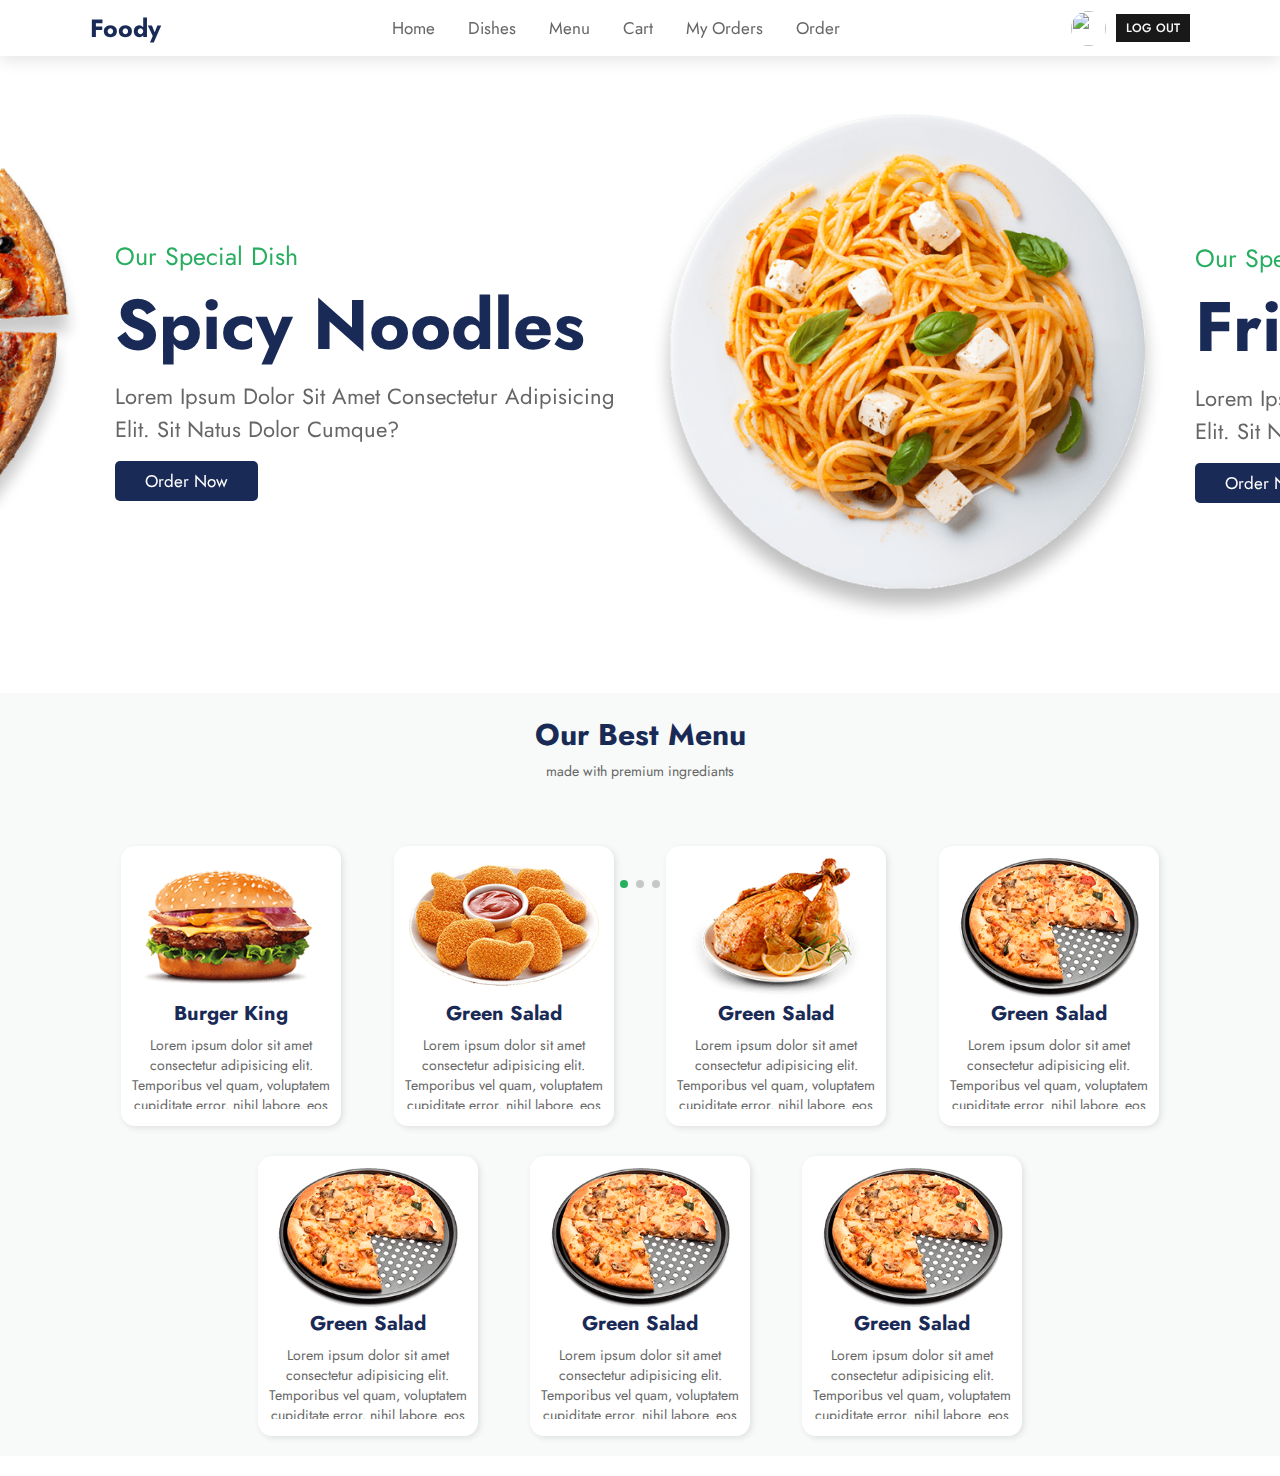
==== commit 6043be03: "updated my oerders page" ====
--- a/index.html
+++ b/index.html
@@ -30,7 +30,7 @@
             <a href="#dishes">dishes</a>
             <a href="./TodaysMenuPage.html">Menu</a>
             <a href="./cart.html">cart</a>
-            <a href="#review">review</a>
+            <a href="./MyOrders.html">My Orders</a>
             <a href="#order">order</a>
         </nav>
 
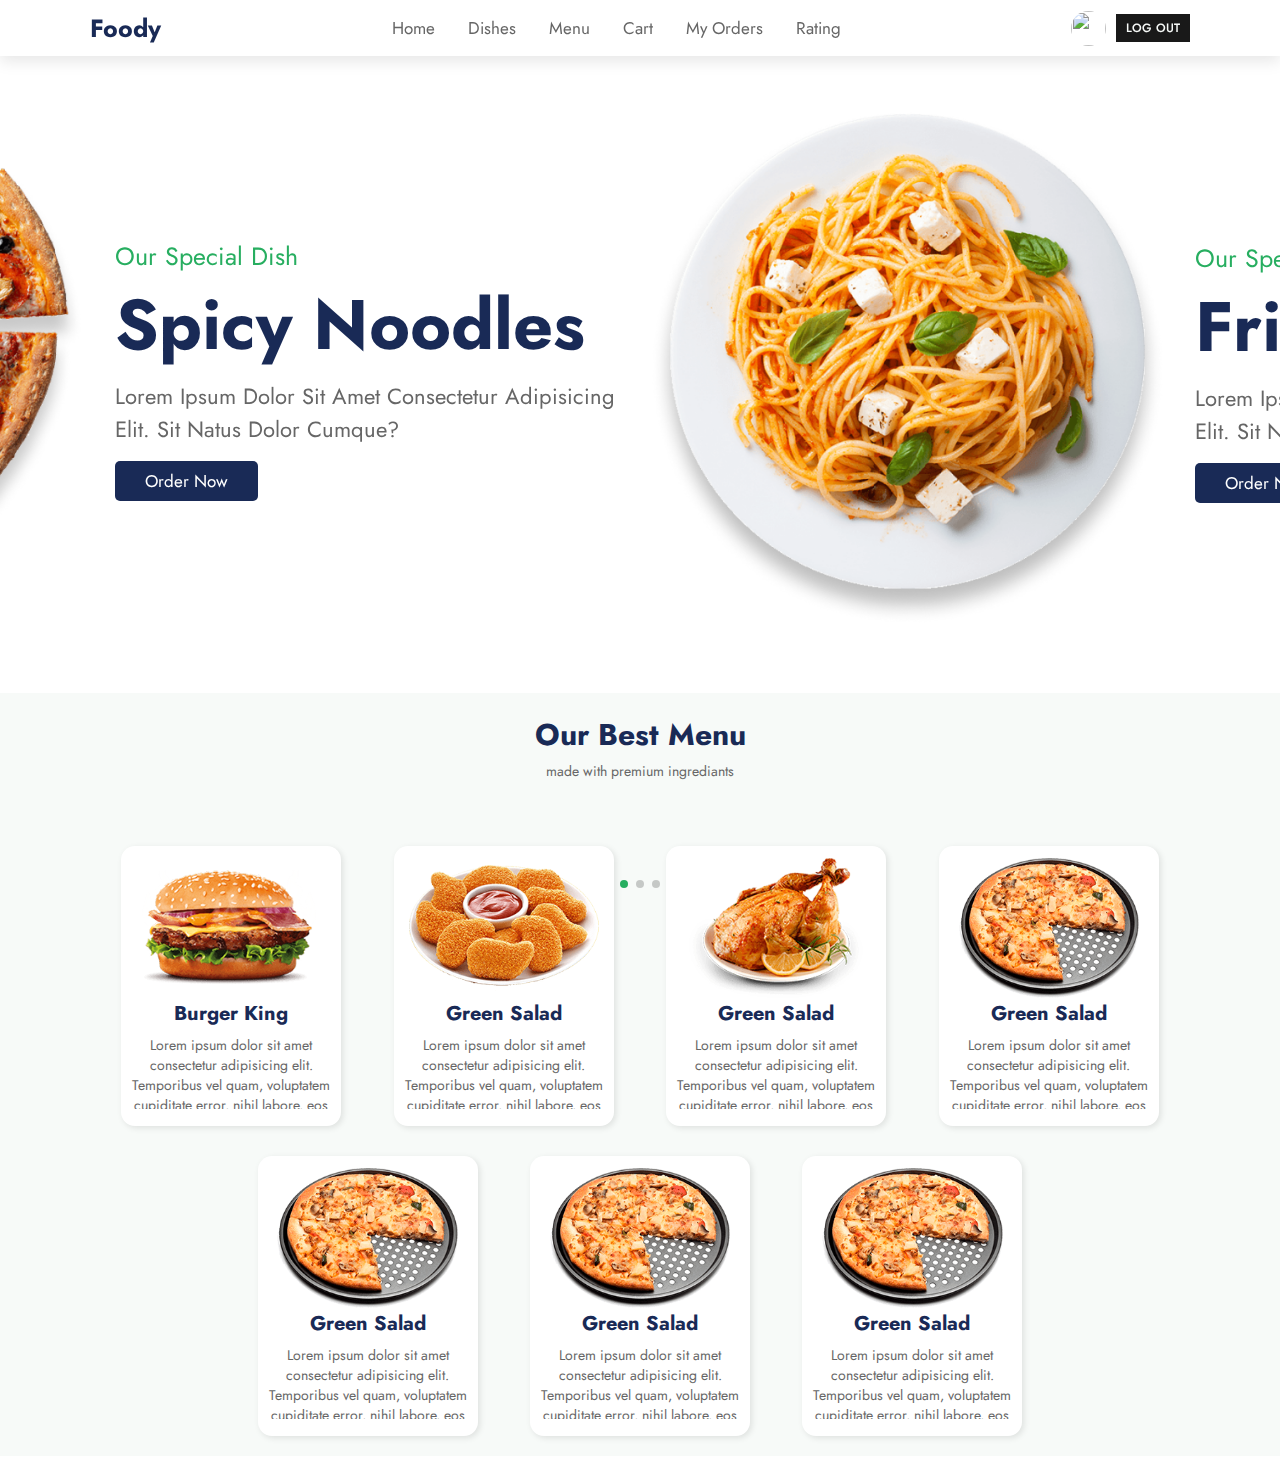
==== commit eaad3e63: "updated rating in myorders" ====
--- a/index.html
+++ b/index.html
@@ -31,7 +31,7 @@
             <a href="./TodaysMenuPage.html">Menu</a>
             <a href="./cart.html">cart</a>
             <a href="./MyOrders.html">My Orders</a>
-            <a href="#order">order</a>
+            <a href="./Rating.html">Rating</a>
         </nav>
 
         <div class="icons">
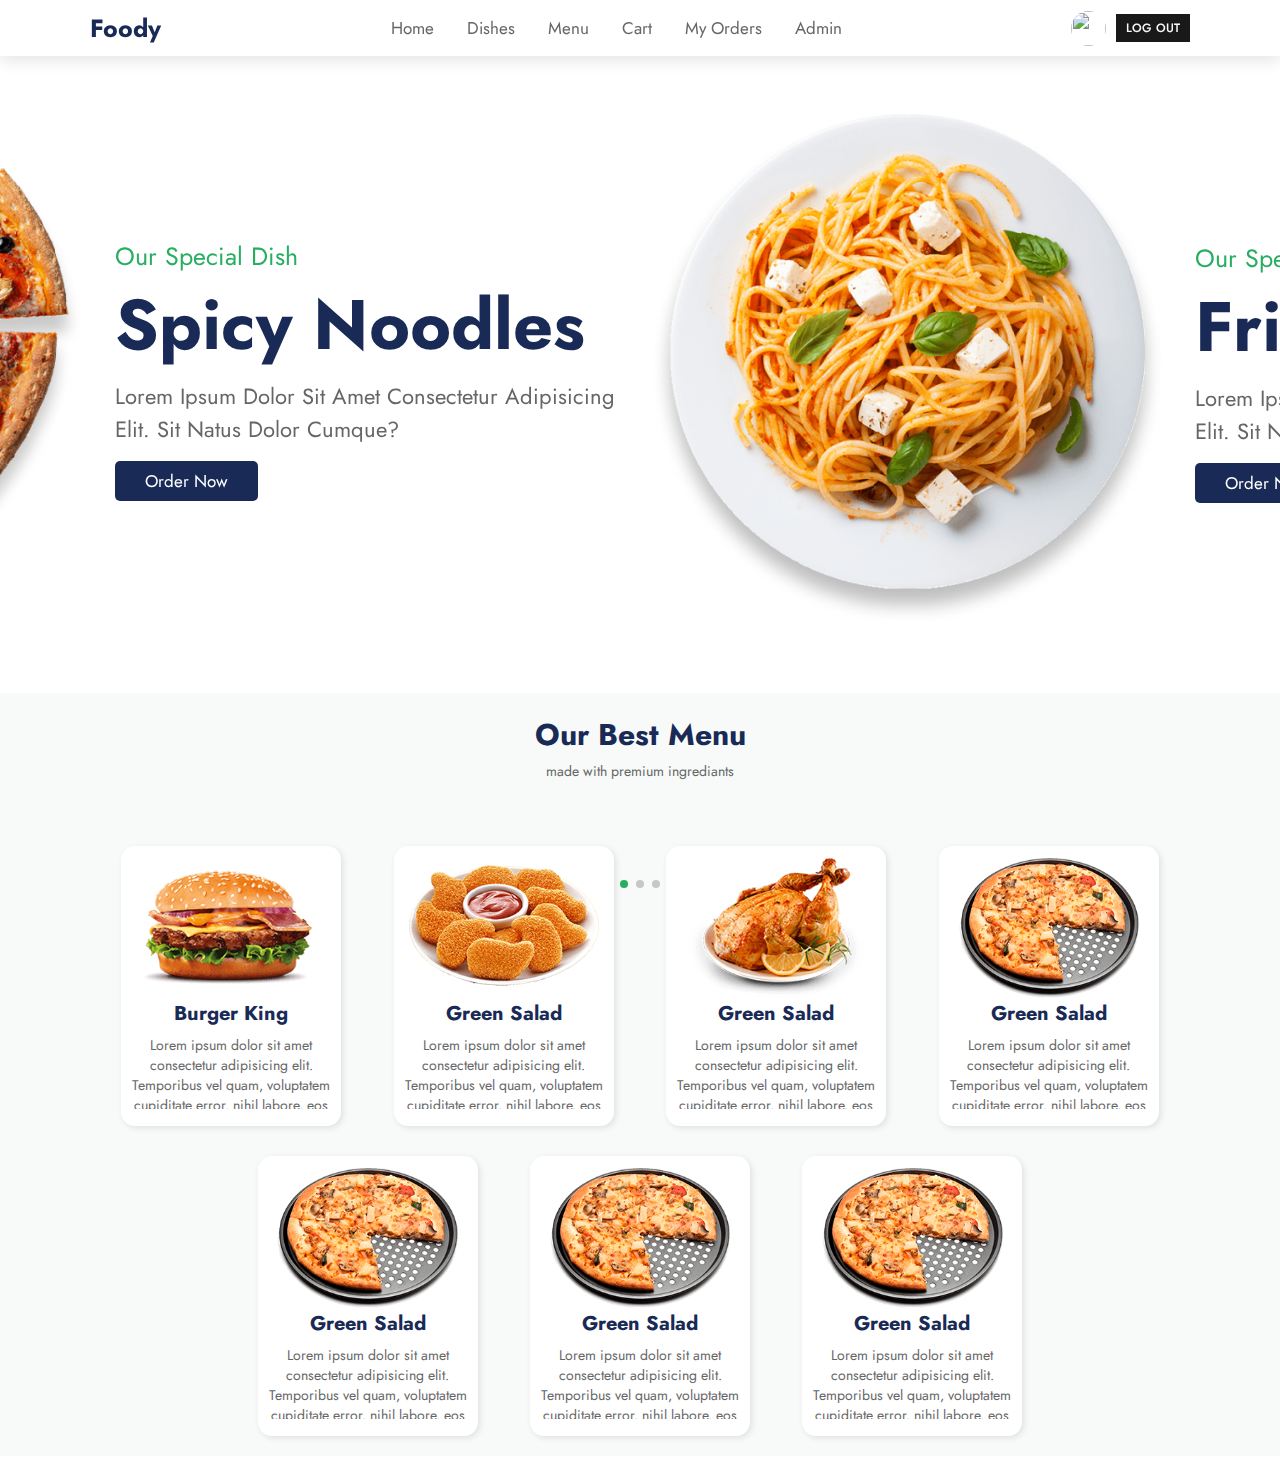
==== commit 19bf882d: "updted ratings" ====
--- a/index.html
+++ b/index.html
@@ -31,7 +31,7 @@
             <a href="./TodaysMenuPage.html">Menu</a>
             <a href="./cart.html">cart</a>
             <a href="./MyOrders.html">My Orders</a>
-            <a href="./Rating.html">Rating</a>
+            <a href="#">Admin</a>
         </nav>
 
         <div class="icons">
